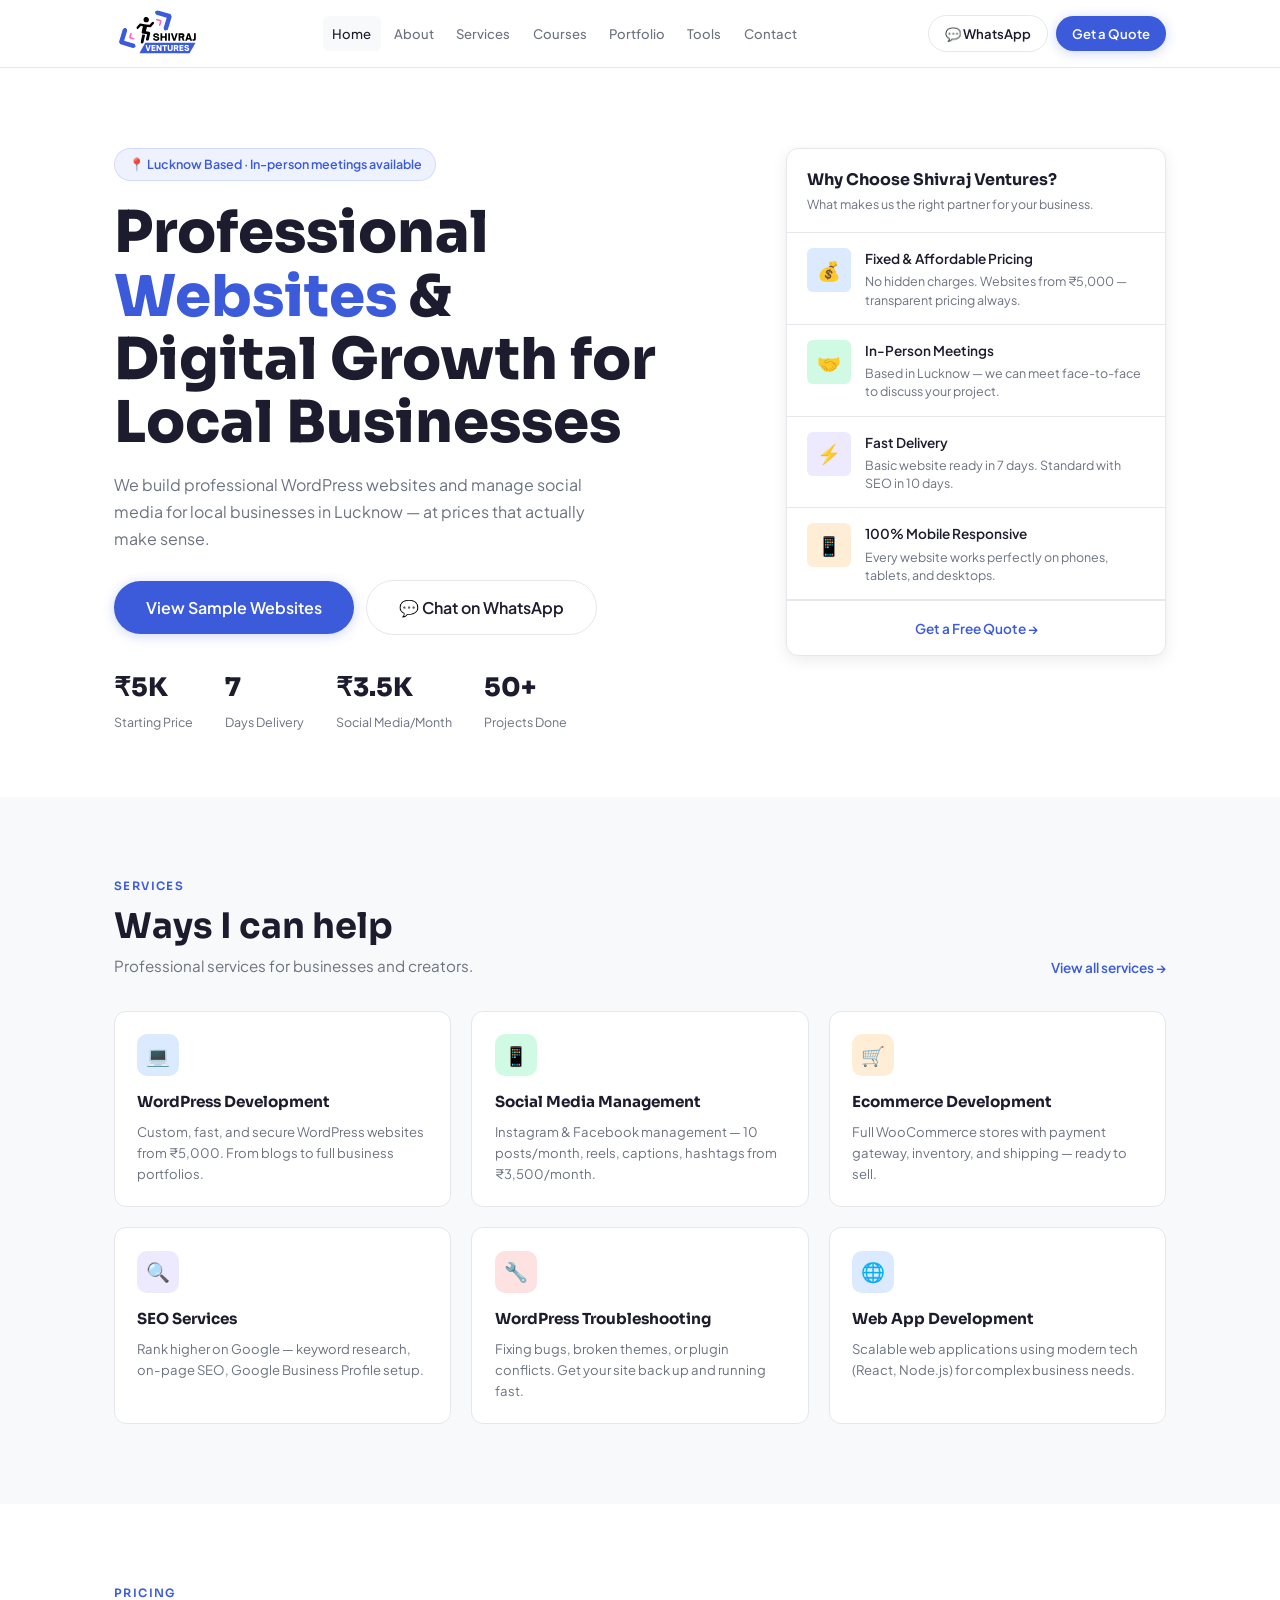
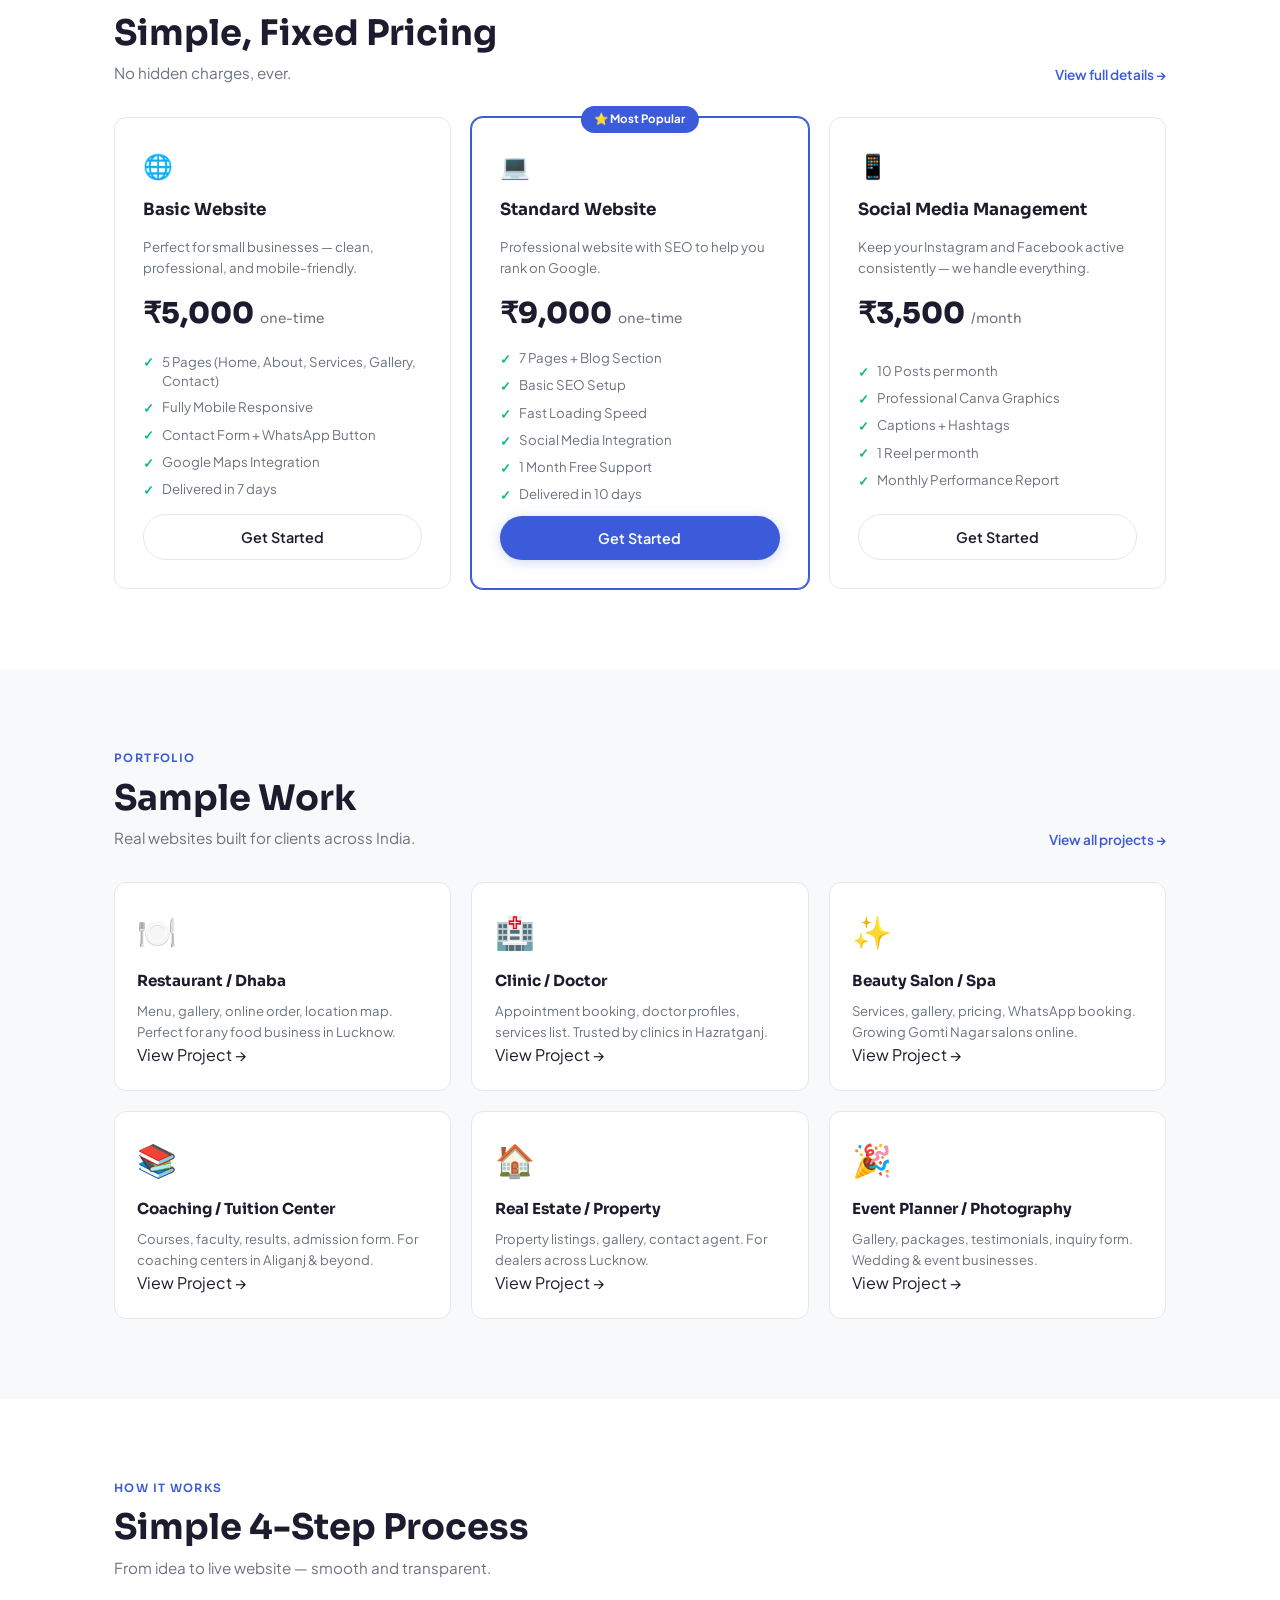
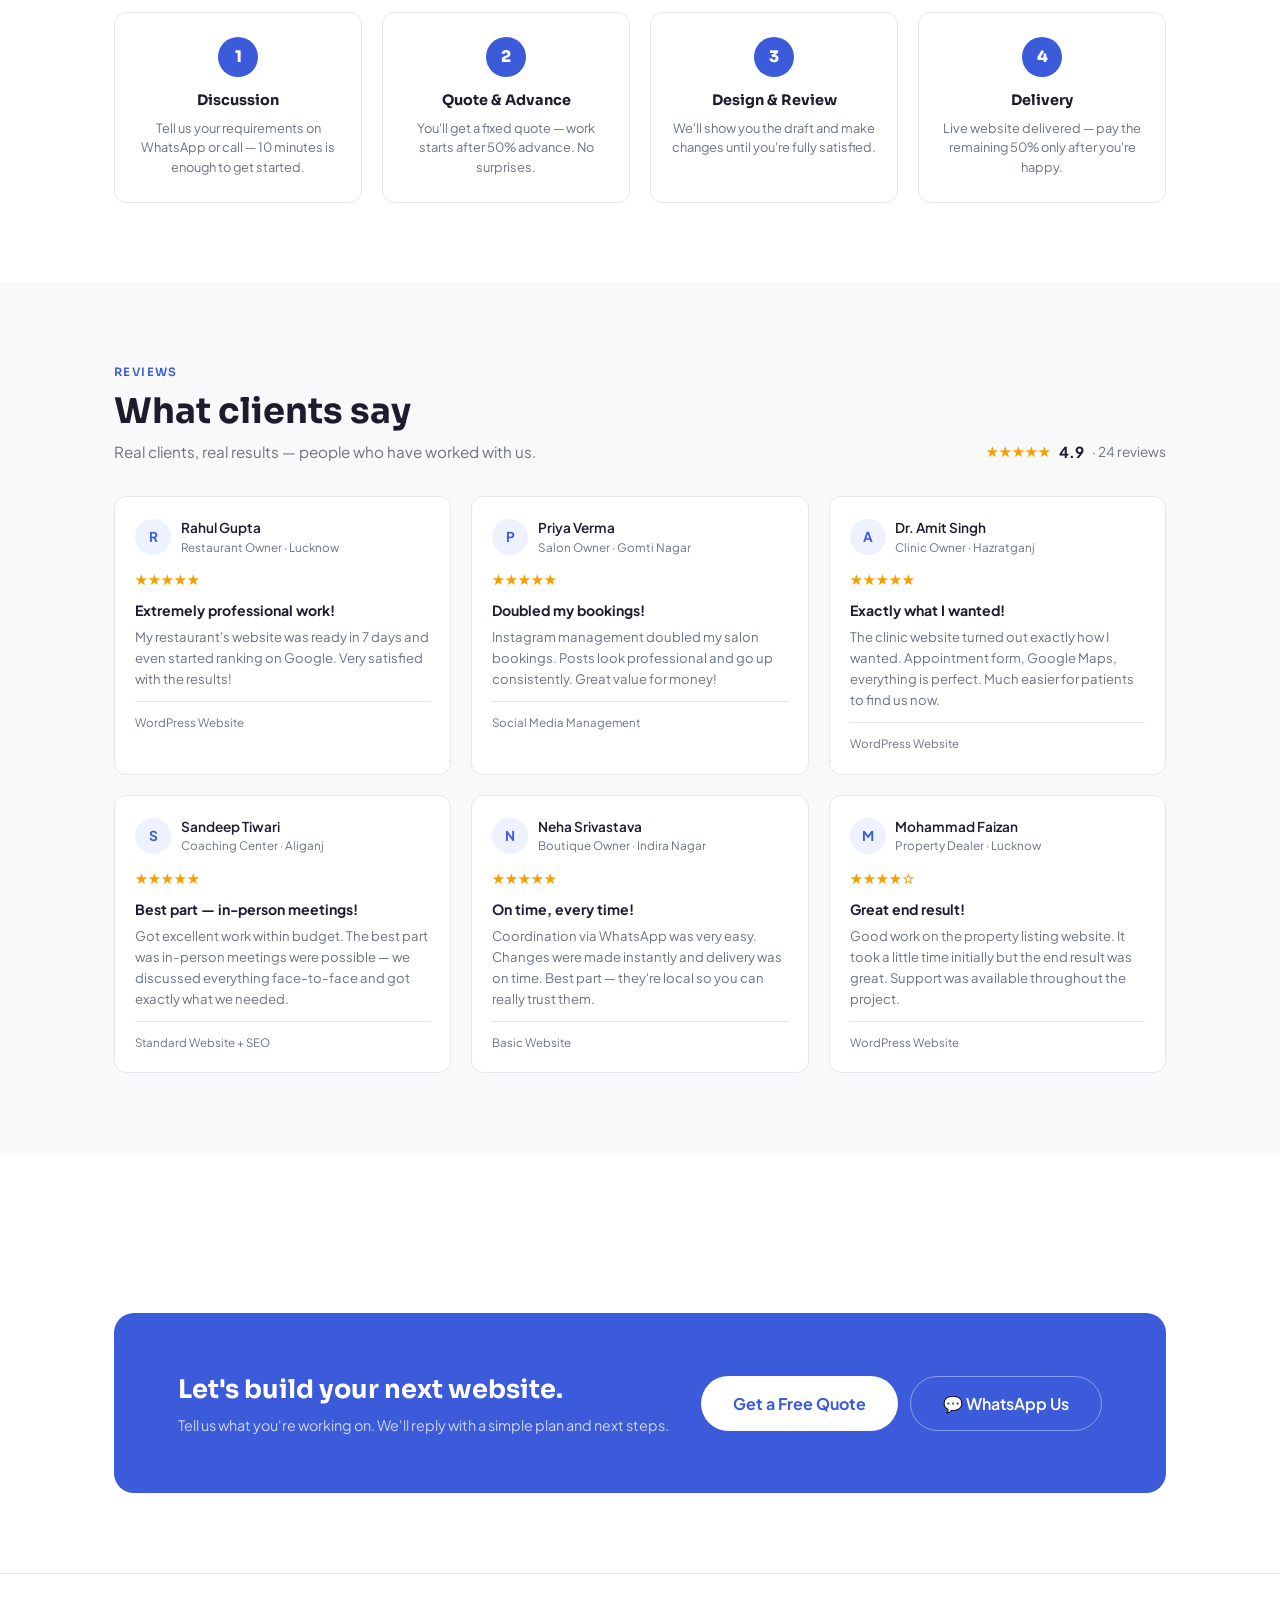
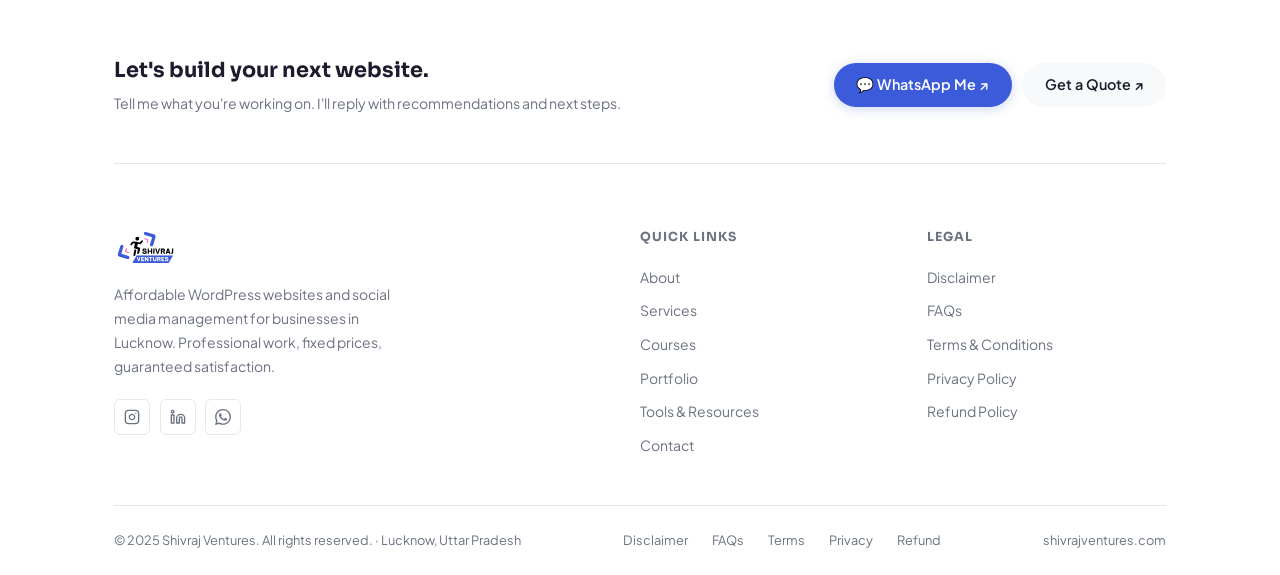
==== index.html @ c6edc183 "Add files via upload" ====
<!DOCTYPE html>
<html lang="en">
<head>
  <meta charset="UTF-8">
  <meta name="viewport" content="width=device-width, initial-scale=1.0">
  <meta name="description" content="Shivraj Ventures — Professional WordPress website development and social media management for local businesses in Lucknow. Starting from ₹5,000.">
  <meta name="keywords" content="WordPress developer Lucknow, website design Lucknow, social media management Lucknow, Shivraj Ventures, website developer Lucknow">
  <meta name="author" content="Shivraj Ventures">
  <meta property="og:title" content="Shivraj Ventures - Website Developer & Social Media Manager | Lucknow">
  <meta property="og:description" content="Professional websites and social media management for local businesses in Lucknow. Starting at ₹5,000.">
  <meta property="og:type" content="website">
  <meta property="og:url" content="https://shivrajventures.com">
  <meta property="og:image" content="https://shivrajventures.com/assets/logo.svg">
  <meta name="twitter:card" content="summary_large_image">
  <meta name="twitter:title" content="Shivraj Ventures - Website Developer &amp; Social Media Manager | Lucknow">
  <meta name="twitter:description" content="Professional websites and social media management for local businesses in Lucknow. Starting at ₹5,000.">
  <title>Shivraj Ventures - Website Developer &amp; Social Media Manager | Lucknow</title>
  <link rel="icon" type="image/svg+xml" href="assets/favicon.svg">
  <link rel="stylesheet" href="css/global.css">
  <link rel="stylesheet" href="css/nav-footer.css">
  <link rel="stylesheet" href="css/home.css">
  <link rel="canonical" href="https://shivrajventures.com/">
</head>
<body>

<div id="navbar-placeholder"></div>

<main>

  <!-- ===== HERO ===== -->
  <section class="hero">
    <div class="container">
      <div class="hero__inner">

        <!-- Left -->
        <div>
          <div class="hero__badge">📍 Lucknow Based · In-person meetings available</div>
          <h1 class="hero__title">
            Professional <span class="hl">Websites</span> &amp;<br>
            Digital Growth for<br>
            Local Businesses
          </h1>
          <p class="hero__desc">
            We build professional WordPress websites and manage social media for local businesses in Lucknow — at prices that actually make sense.
          </p>
          <div class="hero__actions">
            <a href="pages/portfolio.html" class="btn btn-primary btn-lg">View Sample Websites</a>
            <a href="https://wa.me/918808913837" target="_blank" rel="noopener" class="btn btn-outline btn-lg">💬 Chat on WhatsApp</a>
          </div>
          <div class="hero__stats">
            <div class="hero__stat"><strong>₹5K</strong><span>Starting Price</span></div>
            <div class="hero__stat"><strong>7</strong><span>Days Delivery</span></div>
            <div class="hero__stat"><strong>₹3.5K</strong><span>Social Media/Month</span></div>
            <div class="hero__stat"><strong>50+</strong><span>Projects Done</span></div>
          </div>
        </div>

        <!-- Right — Why Choose Us card -->
        <div>
          <div class="hero__card">
            <div class="hero__card-header">
              <h3>Why Choose Shivraj Ventures?</h3>
              <p>What makes us the right partner for your business.</p>
            </div>

            <div class="info-item">
              <div class="info-icon blue">💰</div>
              <div class="info-body">
                <h4>Fixed & Affordable Pricing</h4>
                <p>No hidden charges. Websites from ₹5,000 — transparent pricing always.</p>
              </div>
            </div>

            <div class="info-item">
              <div class="info-icon green">🤝</div>
              <div class="info-body">
                <h4>In-Person Meetings</h4>
                <p>Based in Lucknow — we can meet face-to-face to discuss your project.</p>
              </div>
            </div>

            <div class="info-item">
              <div class="info-icon purple">⚡</div>
              <div class="info-body">
                <h4>Fast Delivery</h4>
                <p>Basic website ready in 7 days. Standard with SEO in 10 days.</p>
              </div>
            </div>

            <div class="info-item">
              <div class="info-icon orange">📱</div>
              <div class="info-body">
                <h4>100% Mobile Responsive</h4>
                <p>Every website works perfectly on phones, tablets, and desktops.</p>
              </div>
            </div>

            <div class="hero__card-footer">
              <a href="pages/contact.html" class="view-all">Get a Free Quote →</a>
            </div>
          </div>
        </div>

      </div>
    </div>
  </section>

  <!-- ===== SERVICES ===== -->
  <section class="section" style="background:var(--bg-soft)">
    <div class="container">
      <div class="sec-header">
        <div>
          <span class="label">SERVICES</span>
          <h2 class="title">Ways I can help</h2>
          <p class="subtitle">Professional services for businesses and creators.</p>
        </div>
        <a href="pages/services.html" class="view-all">View all services →</a>
      </div>

      <div class="services-grid">
        <div class="svc-card">
          <div class="svc-icon" style="background:#dbeafe">💻</div>
          <h3>WordPress Development</h3>
          <p>Custom, fast, and secure WordPress websites from ₹5,000. From blogs to full business portfolios.</p>
        </div>
        <div class="svc-card">
          <div class="svc-icon" style="background:#d1fae5">📱</div>
          <h3>Social Media Management</h3>
          <p>Instagram & Facebook management — 10 posts/month, reels, captions, hashtags from ₹3,500/month.</p>
        </div>
        <div class="svc-card">
          <div class="svc-icon" style="background:#ffedd5">🛒</div>
          <h3>Ecommerce Development</h3>
          <p>Full WooCommerce stores with payment gateway, inventory, and shipping — ready to sell.</p>
        </div>
        <div class="svc-card">
          <div class="svc-icon" style="background:#ede9fe">🔍</div>
          <h3>SEO Services</h3>
          <p>Rank higher on Google — keyword research, on-page SEO, Google Business Profile setup.</p>
        </div>
        <div class="svc-card">
          <div class="svc-icon" style="background:#fee2e2">🔧</div>
          <h3>WordPress Troubleshooting</h3>
          <p>Fixing bugs, broken themes, or plugin conflicts. Get your site back up and running fast.</p>
        </div>
        <div class="svc-card">
          <div class="svc-icon" style="background:#dbeafe">🌐</div>
          <h3>Web App Development</h3>
          <p>Scalable web applications using modern tech (React, Node.js) for complex business needs.</p>
        </div>
      </div>
    </div>
  </section>

  <!-- ===== PRICING ===== -->
  <section class="section">
    <div class="container">
      <div class="sec-header">
        <div>
          <span class="label">PRICING</span>
          <h2 class="title">Simple, Fixed Pricing</h2>
          <p class="subtitle">No hidden charges, ever.</p>
        </div>
        <a href="pages/services.html" class="view-all">View full details →</a>
      </div>

      <div class="pricing-grid">

        <div class="price-card">
          <div class="price-icon">🌐</div>
          <h3>Basic Website</h3>
          <p>Perfect for small businesses — clean, professional, and mobile-friendly.</p>
          <div class="price-amount">₹5,000 <span>one-time</span></div>
          <ul class="price-list">
            <li>5 Pages (Home, About, Services, Gallery, Contact)</li>
            <li>Fully Mobile Responsive</li>
            <li>Contact Form + WhatsApp Button</li>
            <li>Google Maps Integration</li>
            <li>Delivered in 7 days</li>
          </ul>
          <a href="pages/contact.html" class="btn btn-outline" style="justify-content:center">Get Started</a>
        </div>

        <div class="price-card featured">
          <div class="price-badge">⭐ Most Popular</div>
          <div class="price-icon">💻</div>
          <h3>Standard Website</h3>
          <p>Professional website with SEO to help you rank on Google.</p>
          <div class="price-amount">₹9,000 <span>one-time</span></div>
          <ul class="price-list">
            <li>7 Pages + Blog Section</li>
            <li>Basic SEO Setup</li>
            <li>Fast Loading Speed</li>
            <li>Social Media Integration</li>
            <li>1 Month Free Support</li>
            <li>Delivered in 10 days</li>
          </ul>
          <a href="pages/contact.html" class="btn btn-primary" style="justify-content:center">Get Started</a>
        </div>

        <div class="price-card">
          <div class="price-icon">📱</div>
          <h3>Social Media Management</h3>
          <p>Keep your Instagram and Facebook active consistently — we handle everything.</p>
          <div class="price-amount">₹3,500 <span>/month</span></div>
          <ul class="price-list">
            <li>10 Posts per month</li>
            <li>Professional Canva Graphics</li>
            <li>Captions + Hashtags</li>
            <li>1 Reel per month</li>
            <li>Monthly Performance Report</li>
          </ul>
          <a href="pages/contact.html" class="btn btn-outline" style="justify-content:center">Get Started</a>
        </div>

      </div>
    </div>
  </section>

  <!-- ===== PORTFOLIO PREVIEW ===== -->
  <section class="section" style="background:var(--bg-soft)">
    <div class="container">
      <div class="sec-header">
        <div>
          <span class="label">PORTFOLIO</span>
          <h2 class="title">Sample Work</h2>
          <p class="subtitle">Real websites built for clients across India.</p>
        </div>
        <a href="pages/portfolio.html" class="view-all">View all projects →</a>
      </div>

      <div class="services-grid">
        <div class="svc-card">
          <div style="font-size:2rem;margin-bottom:.75rem">🍽️</div>
          <h3>Restaurant / Dhaba</h3>
          <p>Menu, gallery, online order, location map. Perfect for any food business in Lucknow.</p>
          <a href="pages/portfolio.html" class="btn-link" style="margin-top:.75rem">View Project →</a>
        </div>
        <div class="svc-card">
          <div style="font-size:2rem;margin-bottom:.75rem">🏥</div>
          <h3>Clinic / Doctor</h3>
          <p>Appointment booking, doctor profiles, services list. Trusted by clinics in Hazratganj.</p>
          <a href="pages/portfolio.html" class="btn-link" style="margin-top:.75rem">View Project →</a>
        </div>
        <div class="svc-card">
          <div style="font-size:2rem;margin-bottom:.75rem">✨</div>
          <h3>Beauty Salon / Spa</h3>
          <p>Services, gallery, pricing, WhatsApp booking. Growing Gomti Nagar salons online.</p>
          <a href="pages/portfolio.html" class="btn-link" style="margin-top:.75rem">View Project →</a>
        </div>
        <div class="svc-card">
          <div style="font-size:2rem;margin-bottom:.75rem">📚</div>
          <h3>Coaching / Tuition Center</h3>
          <p>Courses, faculty, results, admission form. For coaching centers in Aliganj & beyond.</p>
          <a href="pages/portfolio.html" class="btn-link" style="margin-top:.75rem">View Project →</a>
        </div>
        <div class="svc-card">
          <div style="font-size:2rem;margin-bottom:.75rem">🏠</div>
          <h3>Real Estate / Property</h3>
          <p>Property listings, gallery, contact agent. For dealers across Lucknow.</p>
          <a href="pages/portfolio.html" class="btn-link" style="margin-top:.75rem">View Project →</a>
        </div>
        <div class="svc-card">
          <div style="font-size:2rem;margin-bottom:.75rem">🎉</div>
          <h3>Event Planner / Photography</h3>
          <p>Gallery, packages, testimonials, inquiry form. Wedding & event businesses.</p>
          <a href="pages/portfolio.html" class="btn-link" style="margin-top:.75rem">View Project →</a>
        </div>
      </div>
    </div>
  </section>

  <!-- ===== PROCESS ===== -->
  <section class="section">
    <div class="container">
      <div class="sec-header">
        <div>
          <span class="label">HOW IT WORKS</span>
          <h2 class="title">Simple 4-Step Process</h2>
          <p class="subtitle">From idea to live website — smooth and transparent.</p>
        </div>
      </div>
      <div class="process-grid">
        <div class="process-card">
          <div class="process-num">1</div>
          <h3>Discussion</h3>
          <p>Tell us your requirements on WhatsApp or call — 10 minutes is enough to get started.</p>
        </div>
        <div class="process-card">
          <div class="process-num">2</div>
          <h3>Quote & Advance</h3>
          <p>You'll get a fixed quote — work starts after 50% advance. No surprises.</p>
        </div>
        <div class="process-card">
          <div class="process-num">3</div>
          <h3>Design & Review</h3>
          <p>We'll show you the draft and make changes until you're fully satisfied.</p>
        </div>
        <div class="process-card">
          <div class="process-num">4</div>
          <h3>Delivery</h3>
          <p>Live website delivered — pay the remaining 50% only after you're happy.</p>
        </div>
      </div>
    </div>
  </section>

  <!-- ===== REVIEWS ===== -->
  <section class="section" style="background:var(--bg-soft)">
    <div class="container">
      <div class="sec-header">
        <div>
          <span class="label">REVIEWS</span>
          <h2 class="title">What clients say</h2>
          <p class="subtitle">Real clients, real results — people who have worked with us.</p>
        </div>
        <div style="display:flex;align-items:center;gap:.5rem">
          <div class="stars">★★★★★</div>
          <span style="font-weight:700;font-size:.95rem">4.9</span>
          <span style="color:var(--muted);font-size:.85rem">· 24 reviews</span>
        </div>
      </div>

      <div class="reviews-grid">
        <div class="review-card">
          <div class="reviewer">
            <div class="reviewer__av">R</div>
            <div><div class="reviewer__name">Rahul Gupta</div><div class="reviewer__role">Restaurant Owner · Lucknow</div></div>
          </div>
          <div class="stars">★★★★★</div>
          <div class="review-title">Extremely professional work!</div>
          <p class="review-text">My restaurant's website was ready in 7 days and even started ranking on Google. Very satisfied with the results!</p>
          <div class="review-tag">WordPress Website</div>
        </div>

        <div class="review-card">
          <div class="reviewer">
            <div class="reviewer__av">P</div>
            <div><div class="reviewer__name">Priya Verma</div><div class="reviewer__role">Salon Owner · Gomti Nagar</div></div>
          </div>
          <div class="stars">★★★★★</div>
          <div class="review-title">Doubled my bookings!</div>
          <p class="review-text">Instagram management doubled my salon bookings. Posts look professional and go up consistently. Great value for money!</p>
          <div class="review-tag">Social Media Management</div>
        </div>

        <div class="review-card">
          <div class="reviewer">
            <div class="reviewer__av">A</div>
            <div><div class="reviewer__name">Dr. Amit Singh</div><div class="reviewer__role">Clinic Owner · Hazratganj</div></div>
          </div>
          <div class="stars">★★★★★</div>
          <div class="review-title">Exactly what I wanted!</div>
          <p class="review-text">The clinic website turned out exactly how I wanted. Appointment form, Google Maps, everything is perfect. Much easier for patients to find us now.</p>
          <div class="review-tag">WordPress Website</div>
        </div>

        <div class="review-card">
          <div class="reviewer">
            <div class="reviewer__av">S</div>
            <div><div class="reviewer__name">Sandeep Tiwari</div><div class="reviewer__role">Coaching Center · Aliganj</div></div>
          </div>
          <div class="stars">★★★★★</div>
          <div class="review-title">Best part — in-person meetings!</div>
          <p class="review-text">Got excellent work within budget. The best part was in-person meetings were possible — we discussed everything face-to-face and got exactly what we needed.</p>
          <div class="review-tag">Standard Website + SEO</div>
        </div>

        <div class="review-card">
          <div class="reviewer">
            <div class="reviewer__av">N</div>
            <div><div class="reviewer__name">Neha Srivastava</div><div class="reviewer__role">Boutique Owner · Indira Nagar</div></div>
          </div>
          <div class="stars">★★★★★</div>
          <div class="review-title">On time, every time!</div>
          <p class="review-text">Coordination via WhatsApp was very easy. Changes were made instantly and delivery was on time. Best part — they're local so you can really trust them.</p>
          <div class="review-tag">Basic Website</div>
        </div>

        <div class="review-card">
          <div class="reviewer">
            <div class="reviewer__av">M</div>
            <div><div class="reviewer__name">Mohammad Faizan</div><div class="reviewer__role">Property Dealer · Lucknow</div></div>
          </div>
          <div class="stars">★★★★☆</div>
          <div class="review-title">Great end result!</div>
          <p class="review-text">Good work on the property listing website. It took a little time initially but the end result was great. Support was available throughout the project.</p>
          <div class="review-tag">WordPress Website</div>
        </div>
      </div>
    </div>
  </section>

  <!-- ===== CTA ===== -->
  <section class="section">
    <div class="container">
      <div class="cta-banner">
        <div>
          <h2>Let's build your next website.</h2>
          <p>Tell us what you're working on. We'll reply with a simple plan and next steps.</p>
        </div>
        <div class="cta-banner__btns">
          <a href="pages/contact.html" class="btn btn-white btn-lg">Get a Free Quote</a>
          <a href="https://wa.me/918808913837" target="_blank" rel="noopener" class="btn btn-wborder btn-lg">💬 WhatsApp Us</a>
        </div>
      </div>
    </div>
  </section>

</main>

<div id="footer-placeholder"></div>
<script src="js/components.js"></script>
<script>renderNavbar('home'); renderFooter();</script>
</body>
</html>
---- css/global.css ----
@import url('https://fonts.googleapis.com/css2?family=Sora:wght@300;400;500;600;700;800&family=Plus+Jakarta+Sans:wght@300;400;500;600;700&display=swap');

:root {
  --primary:       #3b5bdb;
  --primary-dark:  #2f4ac2;
  --primary-light: #eef2ff;
  --accent:        #f59f00;
  --bg:            #ffffff;
  --bg-soft:       #f8f9fa;
  --text:          #1c1c2e;
  --muted:         #6b7280;
  --border:        #e5e7eb;
  --success:       #10b981;
  --star:          #f59f00;
  --font-head:     'Sora', sans-serif;
  --font-body:     'Plus Jakarta Sans', sans-serif;
  --radius-sm:     6px;
  --radius-md:     12px;
  --radius-lg:     20px;
  --radius-full:   9999px;
  --shadow-sm:     0 1px 3px rgba(0,0,0,0.08);
  --shadow-md:     0 4px 16px rgba(0,0,0,0.08);
  --shadow-lg:     0 10px 40px rgba(0,0,0,0.10);
  --max-w:         1100px;
  --nav-h:         68px;
}

*,*::before,*::after{box-sizing:border-box;margin:0;padding:0}
html{scroll-behavior:smooth;font-size:16px}
body{font-family:var(--font-body);color:var(--text);background:var(--bg);line-height:1.6;-webkit-font-smoothing:antialiased}
img{max-width:100%;display:block}
a{color:inherit;text-decoration:none}
ul{list-style:none}
button{cursor:pointer;border:none;background:none;font:inherit}

.container{max-width:var(--max-w);margin:0 auto;padding:0 1.5rem}
.section{padding:5rem 0}
.section-sm{padding:3rem 0}

.label{font-family:var(--font-head);font-size:.72rem;font-weight:600;letter-spacing:.12em;text-transform:uppercase;color:var(--primary);display:block;margin-bottom:.5rem}
.title{font-family:var(--font-head);font-size:clamp(1.6rem,3vw,2.2rem);font-weight:700;color:var(--text);line-height:1.25}
.subtitle{color:var(--muted);margin-top:.4rem;font-size:.95rem}

.btn{display:inline-flex;align-items:center;gap:.4rem;padding:.65rem 1.4rem;border-radius:var(--radius-full);font-family:var(--font-body);font-size:.9rem;font-weight:600;transition:all .18s ease;white-space:nowrap}
.btn-primary{background:var(--primary);color:#fff;box-shadow:0 2px 12px rgba(59,91,219,.25)}
.btn-primary:hover{background:var(--primary-dark);box-shadow:0 4px 18px rgba(59,91,219,.35);transform:translateY(-1px)}
.btn-outline{border:1.5px solid var(--border);color:var(--text);background:transparent}
.btn-outline:hover{border-color:var(--primary);color:var(--primary)}
.btn-ghost{color:var(--text);background:var(--bg-soft)}
.btn-ghost:hover{background:var(--border)}
.btn-sm{padding:.45rem 1rem;font-size:.82rem}
.btn-lg{padding:.85rem 2rem;font-size:1rem}

.card{background:var(--bg);border:1px solid var(--border);border-radius:var(--radius-md);padding:1.5rem;transition:box-shadow .2s,transform .2s}
.card:hover{box-shadow:var(--shadow-md);transform:translateY(-2px)}

.tag{display:inline-block;padding:.2rem .55rem;border-radius:var(--radius-sm);font-size:.76rem;font-weight:500;background:var(--bg-soft);color:var(--muted);border:1px solid var(--border)}
.stars{display:flex;gap:2px;color:var(--star);font-size:.9rem}
.view-all{display:inline-flex;align-items:center;gap:.25rem;font-size:.85rem;font-weight:600;color:var(--primary);transition:gap .15s}
.view-all:hover{gap:.5rem}
.sec-header{display:flex;align-items:flex-end;justify-content:space-between;margin-bottom:2rem;gap:1rem}

.page-header{padding:calc(var(--nav-h) + 3rem) 0 2.5rem;border-bottom:1px solid var(--border);margin-bottom:3rem}
.page-header h1{font-family:var(--font-head);font-size:clamp(2rem,4vw,3rem);font-weight:800;line-height:1.15}
.page-header p{color:var(--muted);margin-top:.6rem;font-size:1rem;max-width:520px}

@media(max-width:768px){.section{padding:3rem 0}.container{padding:0 1rem}.sec-header{flex-direction:column;align-items:flex-start}}
---- css/nav-footer.css ----
/* ===== NAVBAR ===== */
.navbar{position:fixed;top:0;left:0;right:0;z-index:1000;height:var(--nav-h);background:rgba(255,255,255,.96);backdrop-filter:blur(12px);border-bottom:1px solid var(--border);transition:box-shadow .2s}
.navbar.scrolled{box-shadow:var(--shadow-md)}
.navbar__inner{display:flex;align-items:center;justify-content:space-between;height:100%;max-width:var(--max-w);margin:0 auto;padding:0 1.5rem;gap:1rem}

/* Brand logo (SVG image) */
.brand-logo{display:flex;align-items:center;flex-shrink:0;text-decoration:none}
.brand-logo img{display:block;height:58px;width:auto;object-fit:contain}
.brand-logo__text{font-family:var(--font-head);font-weight:800;font-size:1.15rem;letter-spacing:-.5px;line-height:1}
.brand-logo__text .s{color:var(--primary)}
.brand-logo__text .rest{color:var(--text)}
.brand-logo__sub{font-family:var(--font-head);font-size:.6rem;font-weight:400;letter-spacing:.35em;color:var(--muted);text-transform:uppercase;display:block;margin-top:.1rem}
.brand-logo__dot{width:5px;height:5px;border-radius:50%;background:var(--primary);display:inline-block;margin:0 .35rem .1rem}

.navbar__links{display:flex;align-items:center;gap:.2rem}
.navbar__links a{font-size:.82rem;font-weight:500;color:var(--muted);padding:.45rem .6rem;border-radius:var(--radius-sm);transition:color .15s,background .15s}
.navbar__links a:hover,.navbar__links a.active{color:var(--text);background:var(--bg-soft)}

.navbar__actions{display:flex;align-items:center;gap:.5rem;flex-shrink:0}
.navbar__toggle{display:none;flex-direction:column;gap:5px;padding:8px;cursor:pointer}
.navbar__toggle span{display:block;width:22px;height:2px;background:var(--text);border-radius:2px;transition:all .25s}

.navbar__mobile{display:none;position:fixed;top:var(--nav-h);left:0;right:0;background:var(--bg);border-bottom:1px solid var(--border);padding:1rem 1.5rem;z-index:999;flex-direction:column;gap:.25rem;box-shadow:var(--shadow-md)}
.navbar__mobile.open{display:flex}
.navbar__mobile a{padding:.7rem .75rem;font-size:.95rem;font-weight:500;border-radius:var(--radius-sm);color:var(--text);transition:background .15s}
.navbar__mobile a:hover,.navbar__mobile a.active{background:var(--bg-soft);color:var(--primary)}
.navbar__mobile hr{margin:.5rem 0;border:none;border-top:1px solid var(--border)}
.navbar__mobile .btn{width:100%;justify-content:center;margin-top:.25rem}

@media(max-width:900px){.navbar__links{display:none}.navbar__toggle{display:flex}.navbar__actions .btn-outline{display:none}}

/* ===== FOOTER ===== */
.footer{background:var(--bg);border-top:1px solid var(--border);padding:5rem 0 1.5rem}
.footer__cta-row{display:grid;grid-template-columns:1fr auto;gap:2rem;align-items:center;margin-bottom:4rem;padding-bottom:3rem;border-bottom:1px solid var(--border)}
.footer__cta-row h3{font-family:var(--font-head);font-size:1.3rem;font-weight:700;margin-bottom:.3rem}
.footer__cta-row p{color:var(--muted);font-size:.88rem}
.footer__cta-btns{display:flex;gap:.65rem;flex-wrap:wrap}

.footer__grid{display:grid;grid-template-columns:2fr 1fr 1fr;gap:3rem;margin-bottom:3rem}
.footer__brand-logo{margin-bottom:.85rem}
.footer__brand p{font-size:.875rem;color:var(--muted);line-height:1.7;max-width:300px;margin-bottom:1.25rem}

.social-links{display:flex;gap:.6rem}
.social-links a{width:36px;height:36px;border-radius:var(--radius-sm);border:1px solid var(--border);display:flex;align-items:center;justify-content:center;color:var(--muted);font-size:.85rem;font-weight:700;transition:all .15s}
.social-links a:hover{border-color:var(--primary);color:var(--primary);background:var(--primary-light)}

.footer__col h4{font-family:var(--font-head);font-weight:700;font-size:.78rem;margin-bottom:1rem;letter-spacing:.08em;text-transform:uppercase;color:var(--muted)}
.footer__col ul{display:flex;flex-direction:column;gap:.5rem}
.footer__col ul li a{font-size:.875rem;color:var(--muted);transition:color .15s}
.footer__col ul li a:hover{color:var(--primary)}

.footer__bottom{display:flex;align-items:center;justify-content:space-between;padding-top:1.5rem;border-top:1px solid var(--border);gap:1rem;flex-wrap:wrap}
.footer__bottom p{font-size:.8rem;color:var(--muted)}
.footer__bottom-links{display:flex;gap:1.5rem;flex-wrap:wrap}
.footer__bottom-links a{font-size:.8rem;color:var(--muted);transition:color .15s}
.footer__bottom-links a:hover{color:var(--primary)}

@media(max-width:768px){.footer__grid{grid-template-columns:1fr 1fr}.footer__brand{grid-column:1/-1}.footer__cta-row{grid-template-columns:1fr}.footer__cta-btns{flex-wrap:wrap}}
@media(max-width:480px){.footer__grid{grid-template-columns:1fr}}
@media(max-width:900px){
  .navbar__actions .btn-primary{
    padding:.65rem 1.4rem;
    font-size:.9rem;
  }
}
---- css/home.css ----
/* ===== HERO ===== */
.hero{padding:calc(var(--nav-h) + 5rem) 0 4rem;position:relative}
.hero__inner{display:grid;grid-template-columns:1fr 380px;gap:3rem;align-items:start}
.hero__badge{display:inline-flex;align-items:center;gap:.5rem;padding:.35rem .85rem;border-radius:var(--radius-full);background:var(--primary-light);color:var(--primary);font-size:.78rem;font-weight:600;margin-bottom:1.25rem;border:1px solid rgba(59,91,219,.15)}
.hero__title{font-family:var(--font-head);font-size:clamp(2.2rem,4.5vw,3.6rem);font-weight:800;line-height:1.1;color:var(--text);margin-bottom:1rem}
.hero__title .hl{color:var(--primary)}
.hero__desc{font-size:1rem;color:var(--muted);max-width:480px;margin-bottom:1.75rem;line-height:1.7}
.hero__actions{display:flex;gap:.75rem;align-items:center;flex-wrap:wrap;margin-bottom:2rem}
.hero__stats{display:flex;gap:2rem;flex-wrap:wrap}
.hero__stat strong{font-family:var(--font-head);font-size:1.6rem;font-weight:800;color:var(--text);display:block}
.hero__stat span{font-size:.78rem;color:var(--muted)}

/* Right card — replaces video list */
.hero__card{background:var(--bg);border:1px solid var(--border);border-radius:var(--radius-md);overflow:hidden;box-shadow:var(--shadow-md)}
.hero__card-header{padding:1.1rem 1.25rem;border-bottom:1px solid var(--border)}
.hero__card-header h3{font-family:var(--font-head);font-size:1rem;font-weight:700}
.hero__card-header p{font-size:.78rem;color:var(--muted);margin-top:.15rem}
.info-item{display:flex;gap:.85rem;padding:.95rem 1.25rem;border-bottom:1px solid var(--border);align-items:flex-start}
.info-item:last-of-type{border-bottom:none}
.info-icon{width:44px;height:44px;border-radius:var(--radius-sm);display:flex;align-items:center;justify-content:center;font-size:1.2rem;flex-shrink:0}
.info-icon.blue{background:#dbeafe}
.info-icon.green{background:#d1fae5}
.info-icon.purple{background:#ede9fe}
.info-icon.orange{background:#ffedd5}
.info-body h4{font-size:.85rem;font-weight:600;margin-bottom:.15rem}
.info-body p{font-size:.78rem;color:var(--muted);line-height:1.45}
.hero__card-footer{padding:.9rem 1.25rem;border-top:1px solid var(--border);text-align:center}

/* ===== SERVICE CARDS ===== */
.services-grid{display:grid;grid-template-columns:repeat(3,1fr);gap:1.25rem}
.svc-card{border:1px solid var(--border);border-radius:var(--radius-md);padding:1.4rem;background:var(--bg);transition:box-shadow .2s,transform .2s}
.svc-card:hover{box-shadow:var(--shadow-md);transform:translateY(-2px)}
.svc-icon{width:42px;height:42px;border-radius:10px;display:flex;align-items:center;justify-content:center;font-size:1.2rem;margin-bottom:.9rem}
.svc-card h3{font-family:var(--font-head);font-size:.95rem;font-weight:700;margin-bottom:.4rem}
.svc-card p{font-size:.82rem;color:var(--muted);line-height:1.6}

/* ===== PRICING CARDS ===== */
.pricing-grid{display:grid;grid-template-columns:repeat(3,1fr);gap:1.25rem}
.price-card{border:1px solid var(--border);border-radius:var(--radius-md);padding:1.75rem;background:var(--bg);position:relative;transition:box-shadow .2s,transform .2s;display:flex;flex-direction:column;gap:.75rem}
.price-card:hover{box-shadow:var(--shadow-md);transform:translateY(-2px)}
.price-card.featured{border-color:var(--primary);box-shadow:0 0 0 1px var(--primary)}
.price-badge{position:absolute;top:-12px;left:50%;transform:translateX(-50%);background:var(--primary);color:#fff;font-size:.72rem;font-weight:700;padding:.25rem .85rem;border-radius:var(--radius-full);white-space:nowrap}
.price-icon{font-size:1.5rem}
.price-card h3{font-family:var(--font-head);font-size:1.05rem;font-weight:700}
.price-card > p{font-size:.83rem;color:var(--muted);line-height:1.6}
.price-amount{font-family:var(--font-head);font-size:1.8rem;font-weight:800;color:var(--text)}
.price-amount span{font-size:.85rem;font-weight:400;color:var(--muted)}
.price-list{display:flex;flex-direction:column;gap:.45rem;margin:auto 0}
.price-list li{font-size:.83rem;color:var(--muted);display:flex;gap:.5rem;align-items:flex-start;line-height:1.45}
.price-list li::before{content:"✓";color:var(--success);font-weight:700;flex-shrink:0;margin-top:.05rem}

/* ===== PROCESS ===== */
.process-grid{display:grid;grid-template-columns:repeat(4,1fr);gap:1.25rem}
.process-card{text-align:center;padding:1.5rem 1rem;border:1px solid var(--border);border-radius:var(--radius-md);background:var(--bg);position:relative}
.process-num{width:40px;height:40px;border-radius:50%;background:var(--primary);color:#fff;font-family:var(--font-head);font-weight:800;font-size:1rem;display:flex;align-items:center;justify-content:center;margin:0 auto .75rem}
.process-card h3{font-family:var(--font-head);font-size:.9rem;font-weight:700;margin-bottom:.4rem}
.process-card p{font-size:.8rem;color:var(--muted);line-height:1.55}

/* ===== REVIEWS ===== */
.reviews-grid{display:grid;grid-template-columns:repeat(3,1fr);gap:1.25rem}
.review-card{border:1px solid var(--border);border-radius:var(--radius-md);padding:1.25rem;background:var(--bg)}
.reviewer{display:flex;align-items:center;gap:.6rem;margin-bottom:.65rem}
.reviewer__av{width:36px;height:36px;border-radius:50%;background:var(--primary-light);display:flex;align-items:center;justify-content:center;font-size:.85rem;font-weight:700;color:var(--primary);flex-shrink:0}
.reviewer__name{font-size:.85rem;font-weight:600}
.reviewer__role{font-size:.73rem;color:var(--muted)}
.review-title{font-size:.88rem;font-weight:700;margin:.5rem 0 .3rem}
.review-text{font-size:.82rem;color:var(--muted);line-height:1.6}
.review-tag{margin-top:.75rem;padding-top:.75rem;border-top:1px solid var(--border);font-size:.72rem;color:var(--muted)}

/* ===== CTA BANNER ===== */
.cta-banner{background:var(--primary);border-radius:var(--radius-lg);padding:3.5rem 4rem;display:flex;align-items:center;justify-content:space-between;gap:2rem;margin-top:5rem}
.cta-banner h2{font-family:var(--font-head);font-size:1.6rem;font-weight:700;color:#fff}
.cta-banner p{color:rgba(255,255,255,.75);font-size:.9rem;margin-top:.25rem}
.cta-banner__btns{display:flex;gap:.75rem;flex-shrink:0;flex-wrap:wrap}
.btn-white{background:#fff;color:var(--primary);font-weight:700}
.btn-white:hover{background:#f0f4ff;transform:translateY(-1px)}
.btn-wborder{background:transparent;color:#fff;border:1.5px solid rgba(255,255,255,.4)}
.btn-wborder:hover{background:rgba(255,255,255,.1);border-color:rgba(255,255,255,.7)}

/* ===== RESPONSIVE ===== */
@media(max-width:960px){
  .hero__inner{grid-template-columns:1fr}
  .hero__card{max-width:480px}
  .services-grid{grid-template-columns:repeat(2,1fr)}
  .pricing-grid{grid-template-columns:repeat(2,1fr)}
  .process-grid{grid-template-columns:repeat(2,1fr)}
  .reviews-grid{grid-template-columns:repeat(2,1fr)}
}
@media(max-width:640px){
  .hero{padding-top:calc(var(--nav-h) + 3rem)}
  .hero__title{font-size:2.1rem}
  .services-grid,.pricing-grid,.process-grid,.reviews-grid{grid-template-columns:1fr}
  .cta-banner{flex-direction:column;padding:2rem 1.5rem;text-align:center;border-radius:var(--radius-md)}
  .cta-banner__btns{justify-content:center}
  .hero__stats{gap:1.25rem}
}
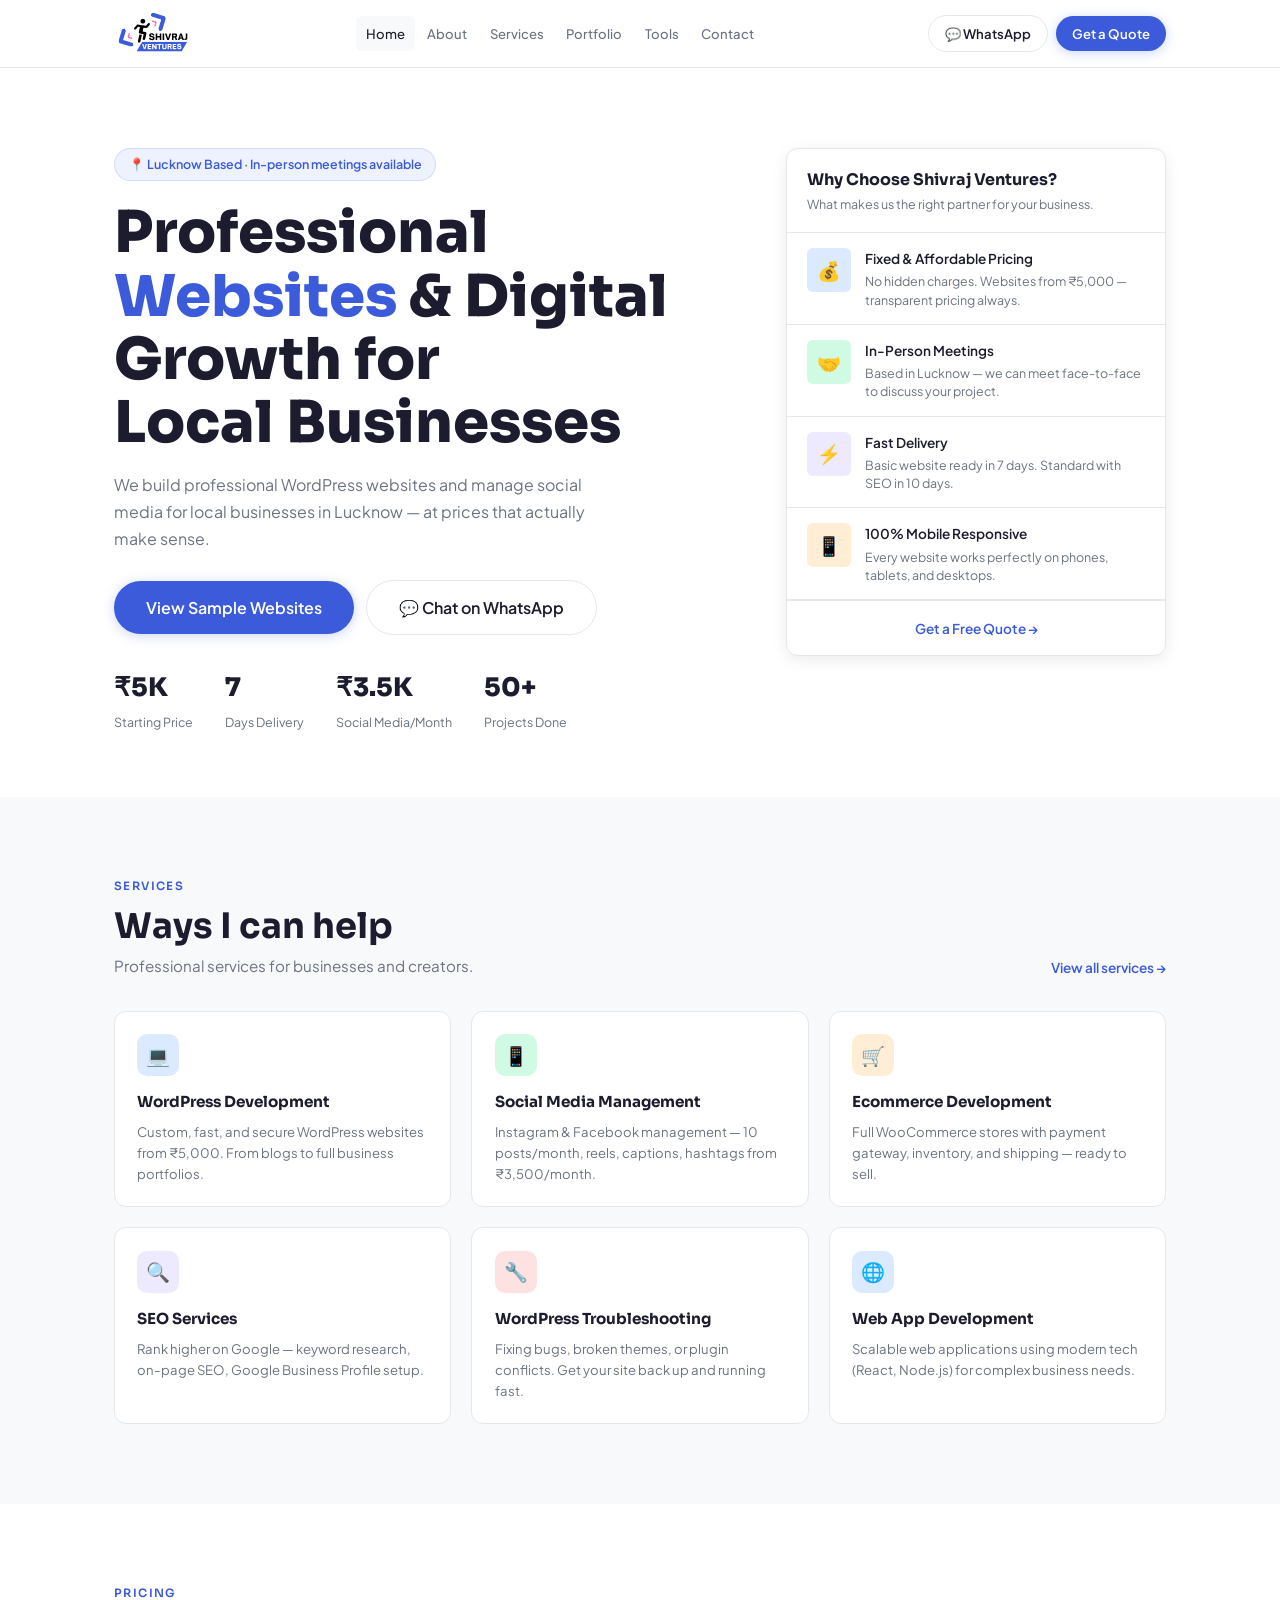
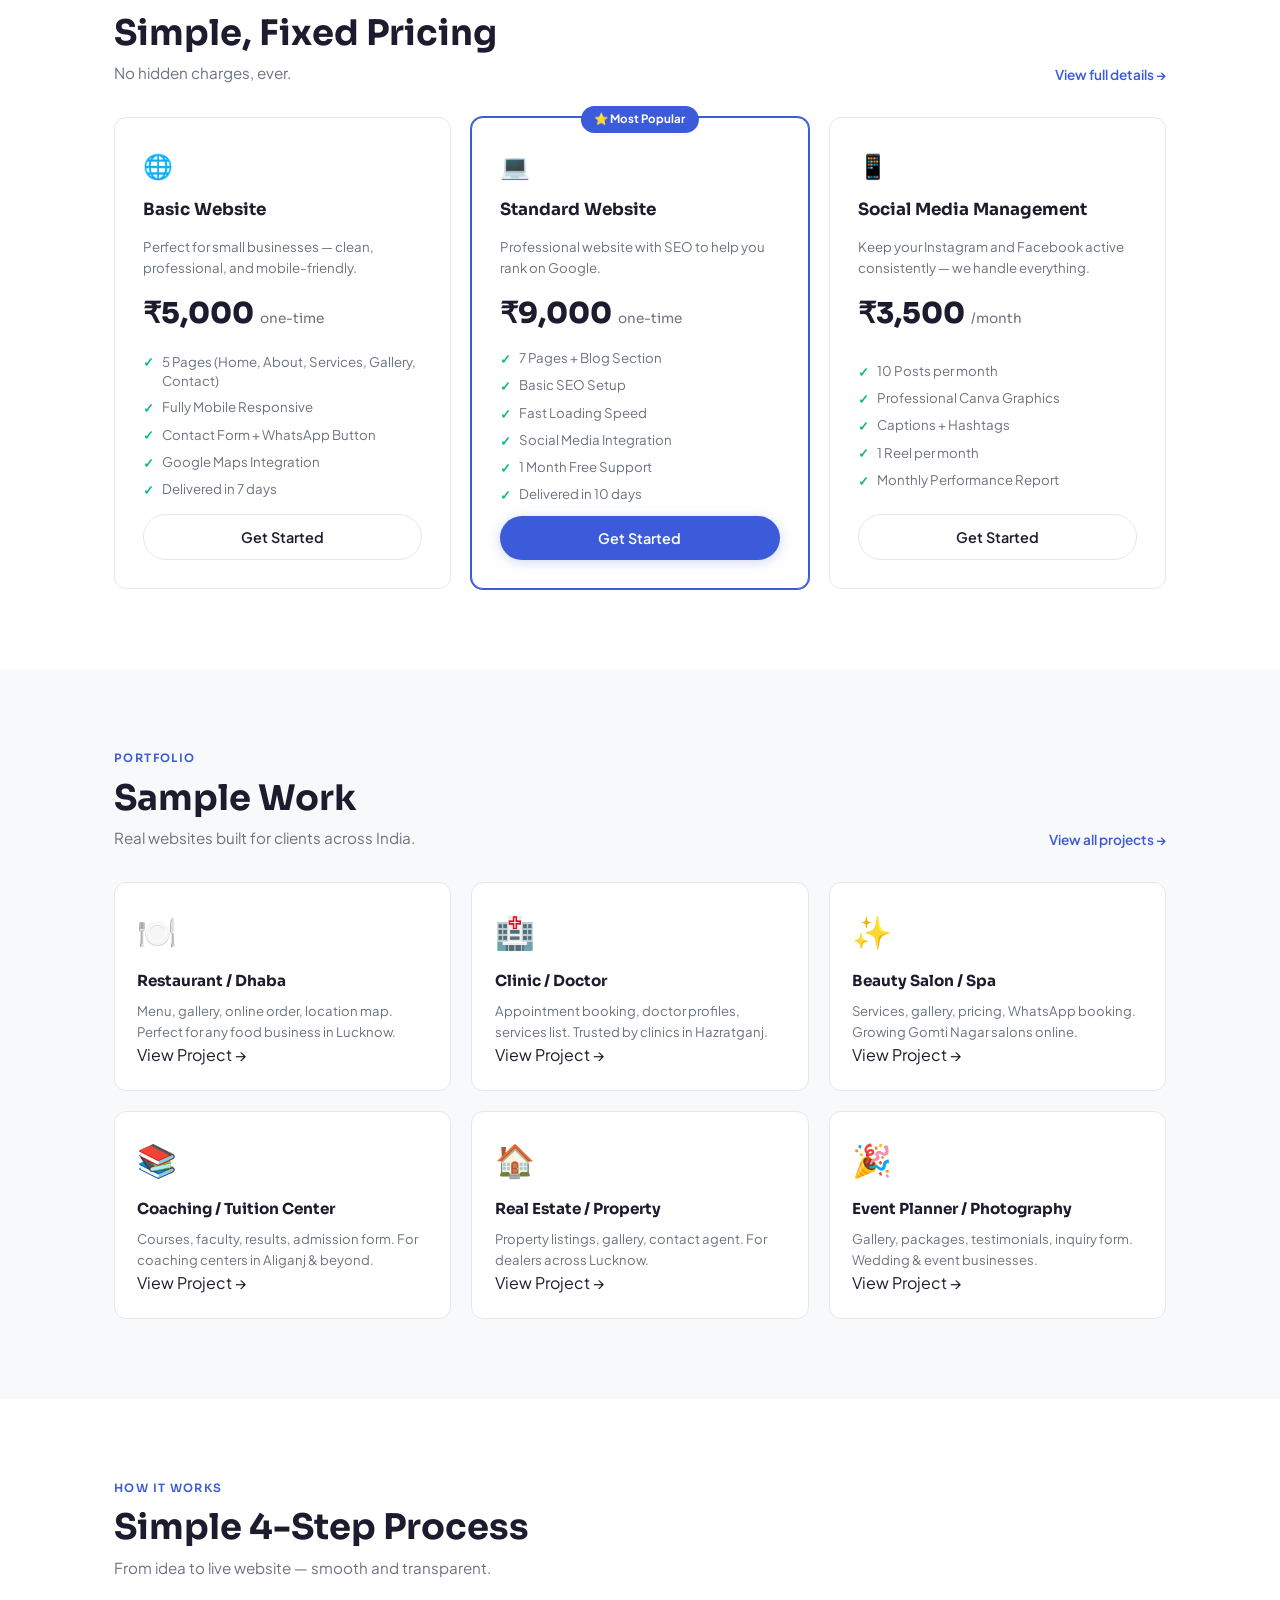
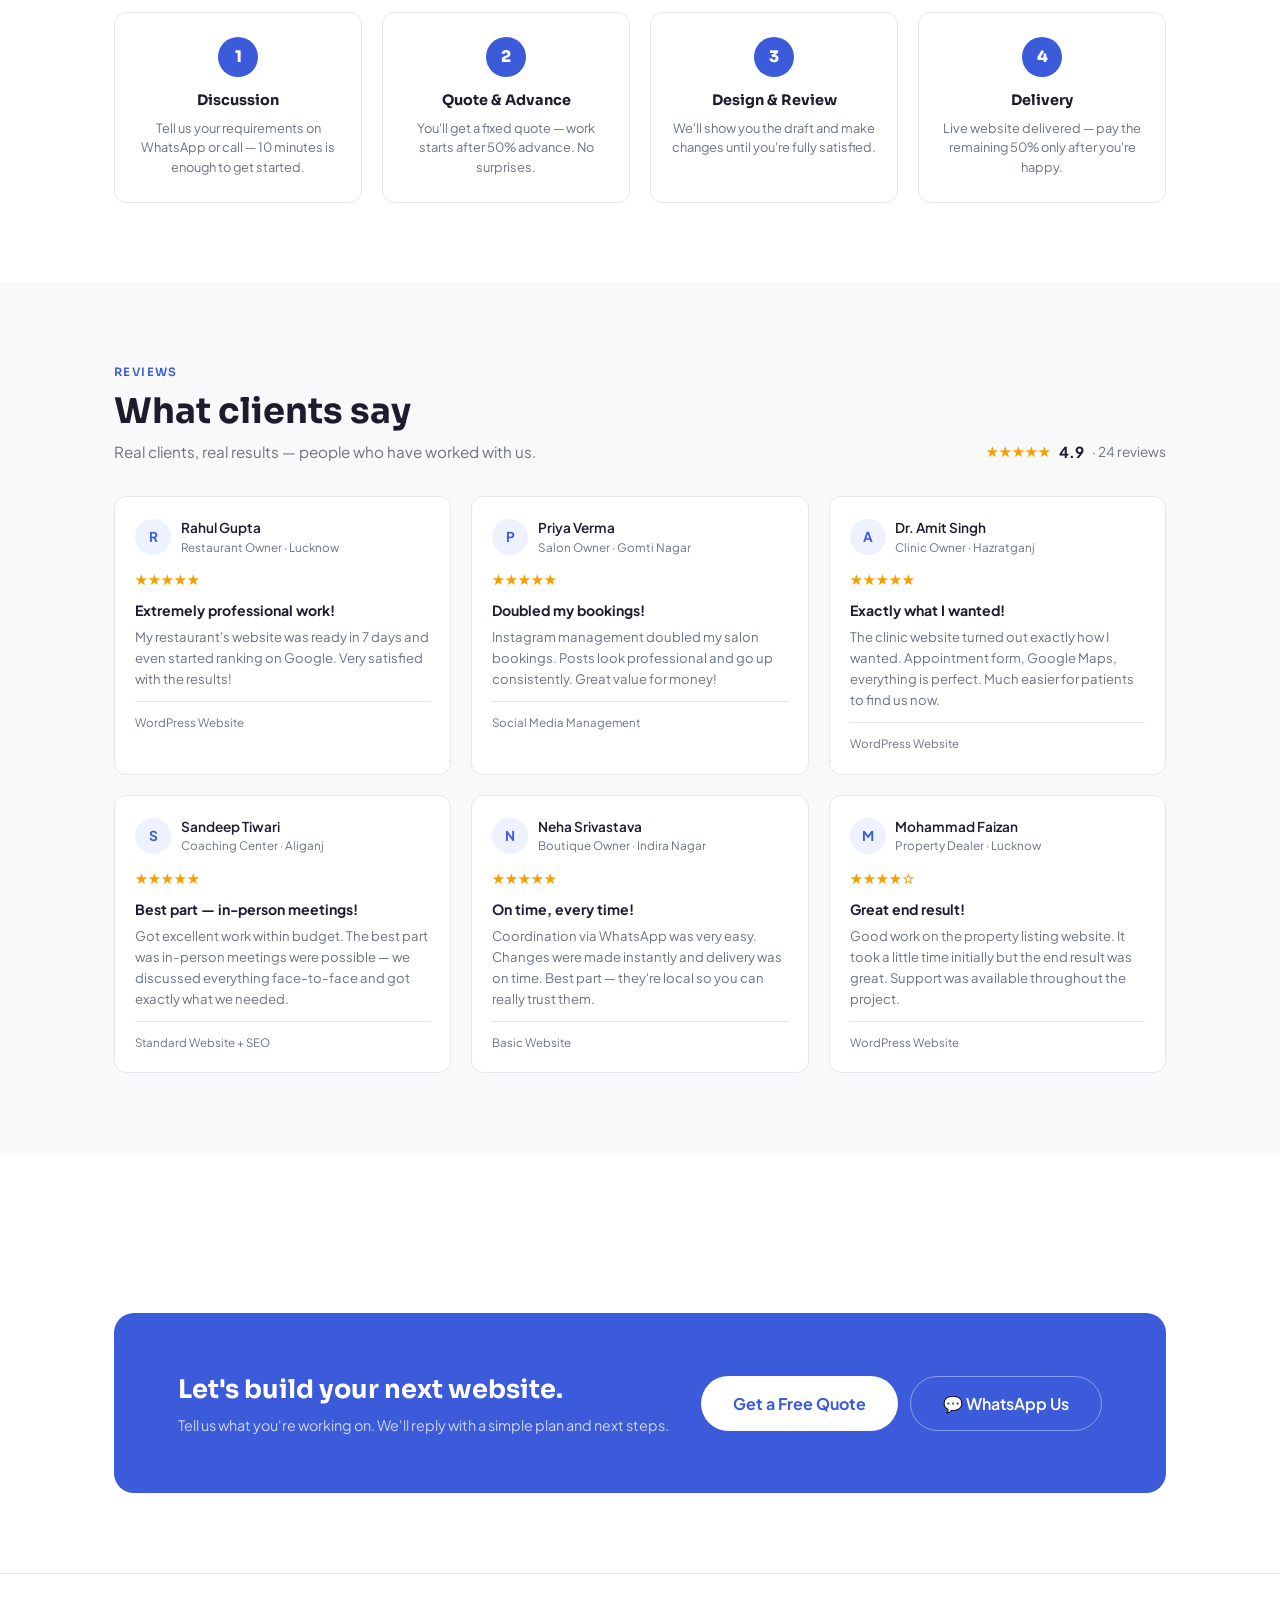
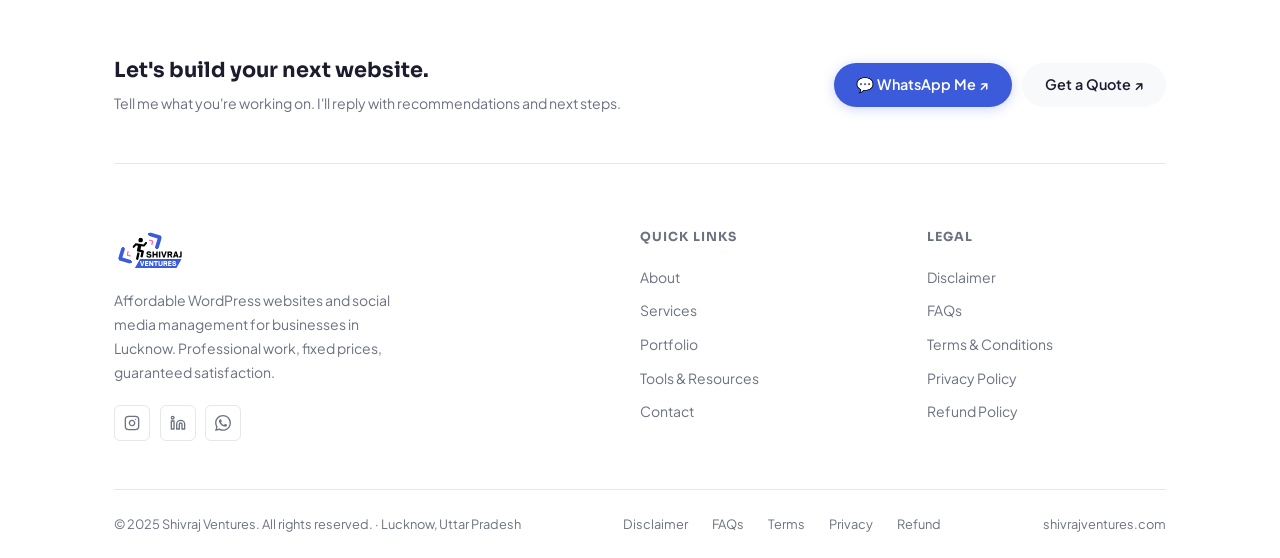
==== commit 25b85c44: "Update index.html" ====
--- a/index.html
+++ b/index.html
@@ -36,8 +36,8 @@
         <div>
           <div class="hero__badge">📍 Lucknow Based · In-person meetings available</div>
           <h1 class="hero__title">
-            Professional <span class="hl">Websites</span> &amp;<br>
-            Digital Growth for<br>
+            Professional <span class="hl">Websites</span> &amp; Digital<br>
+            Growth for<br>
             Local Businesses
           </h1>
           <p class="hero__desc">
--- a/css/nav-footer.css
+++ b/css/nav-footer.css
@@ -5,7 +5,7 @@
 
 /* Brand logo (SVG image) */
 .brand-logo{display:flex;align-items:center;flex-shrink:0;text-decoration:none}
-.brand-logo img{display:block;height:58px;width:auto;object-fit:contain}
+.brand-logo img{display:block;height:52px;width:auto;object-fit:contain}
 .brand-logo__text{font-family:var(--font-head);font-weight:800;font-size:1.15rem;letter-spacing:-.5px;line-height:1}
 .brand-logo__text .s{color:var(--primary)}
 .brand-logo__text .rest{color:var(--text)}
@@ -62,4 +62,4 @@
     padding:.65rem 1.4rem;
     font-size:.9rem;
   }
-}+}
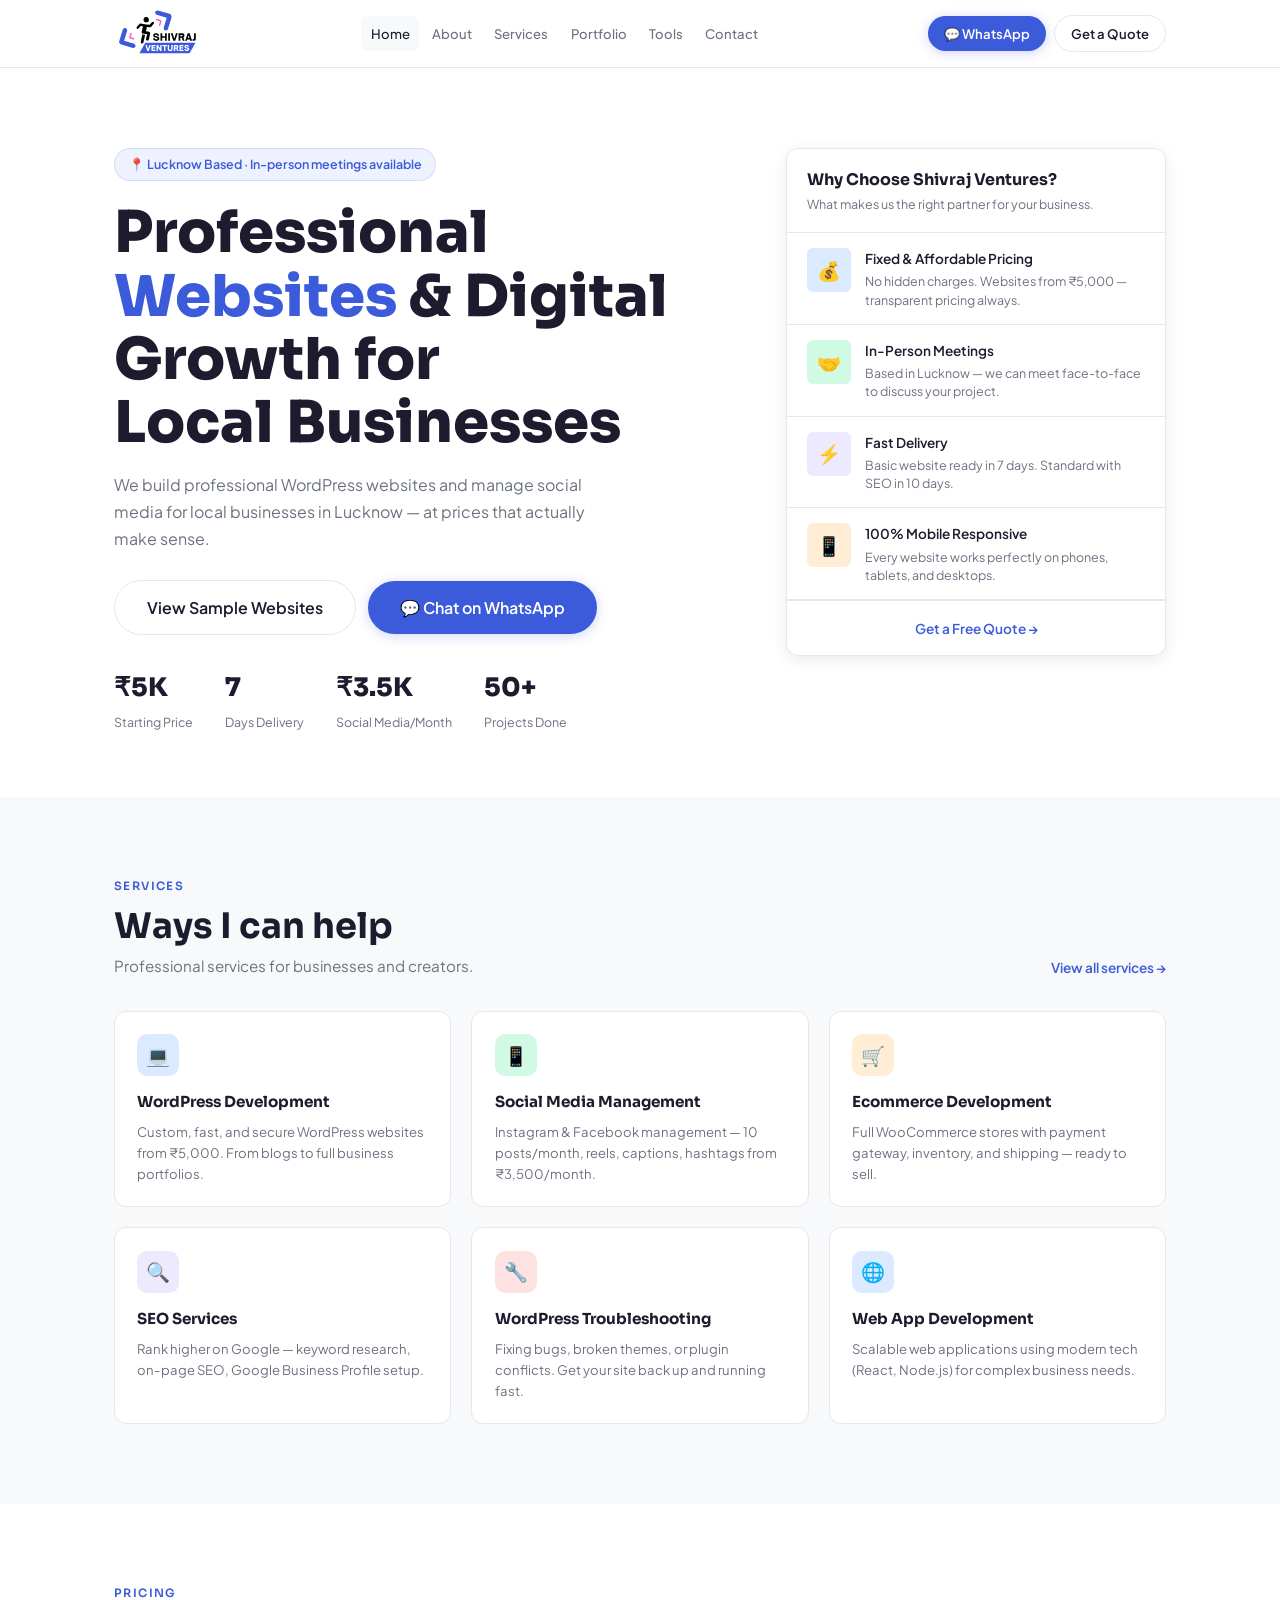
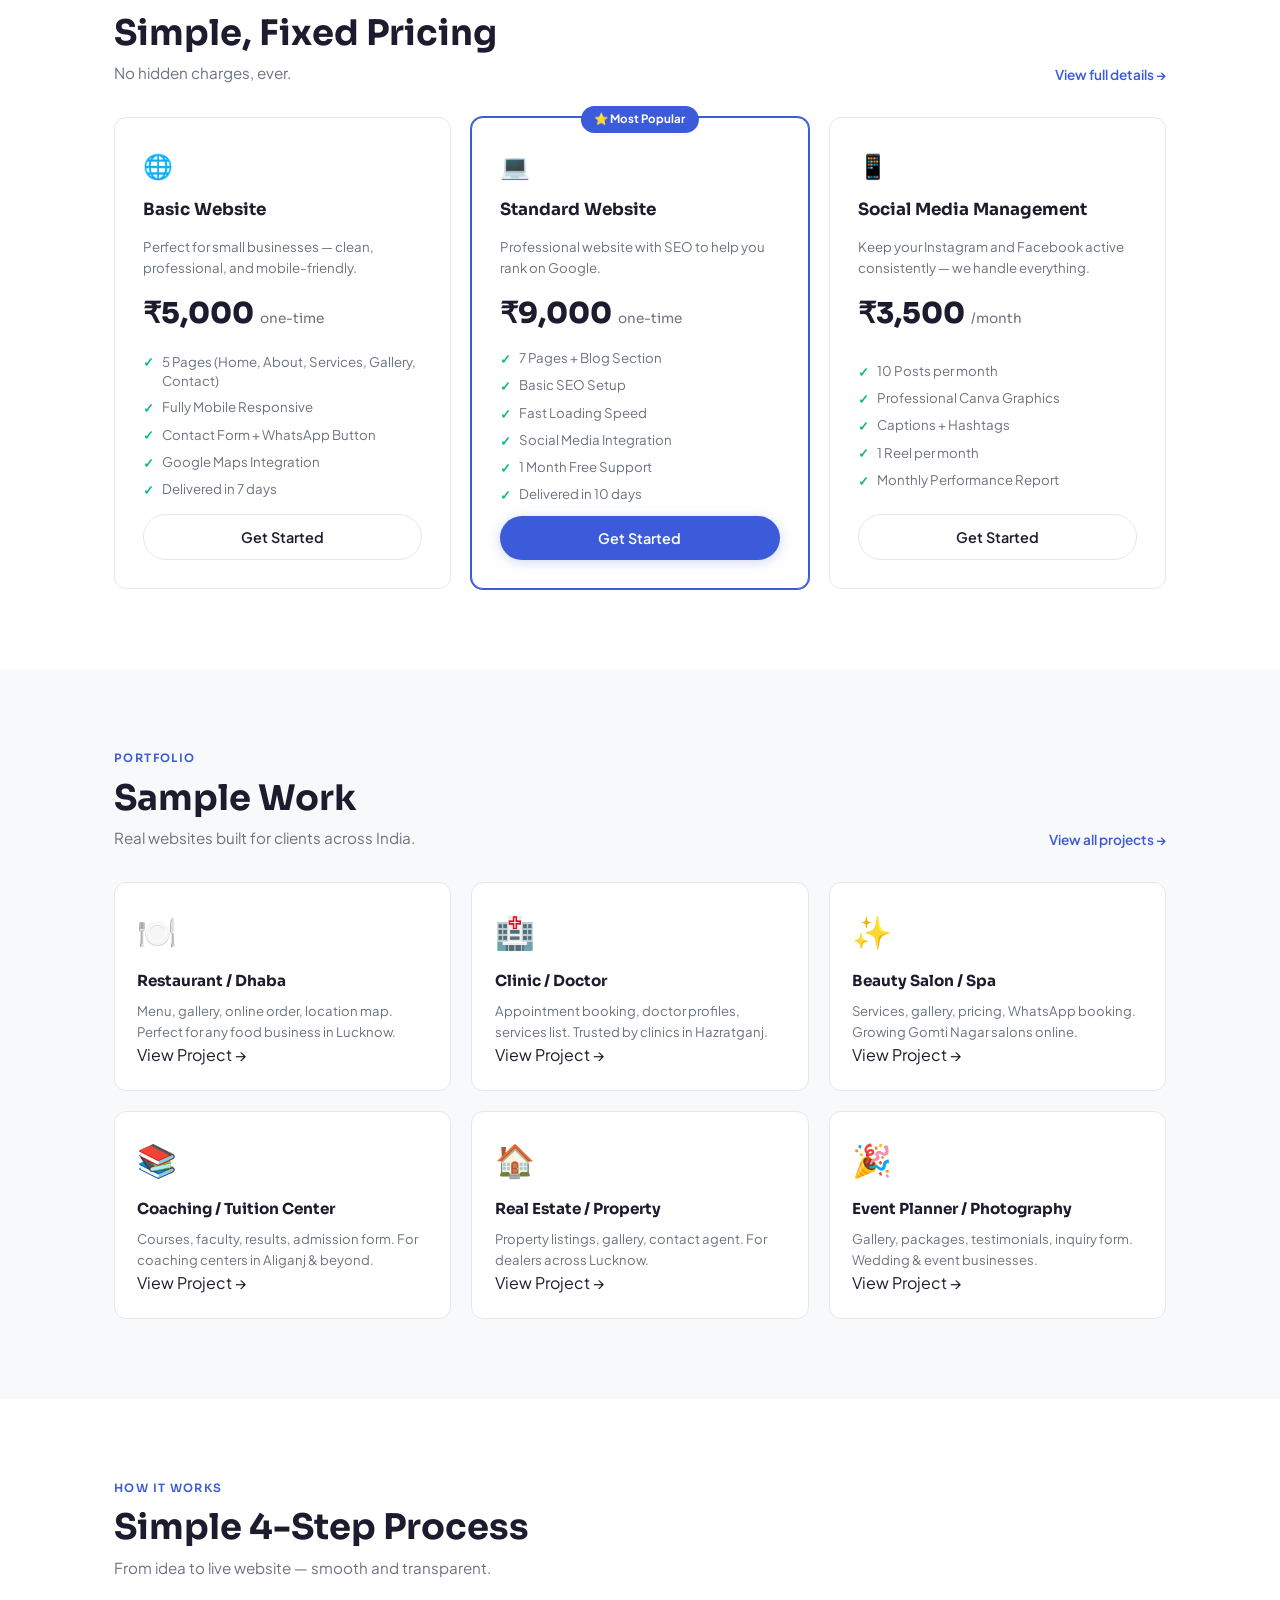
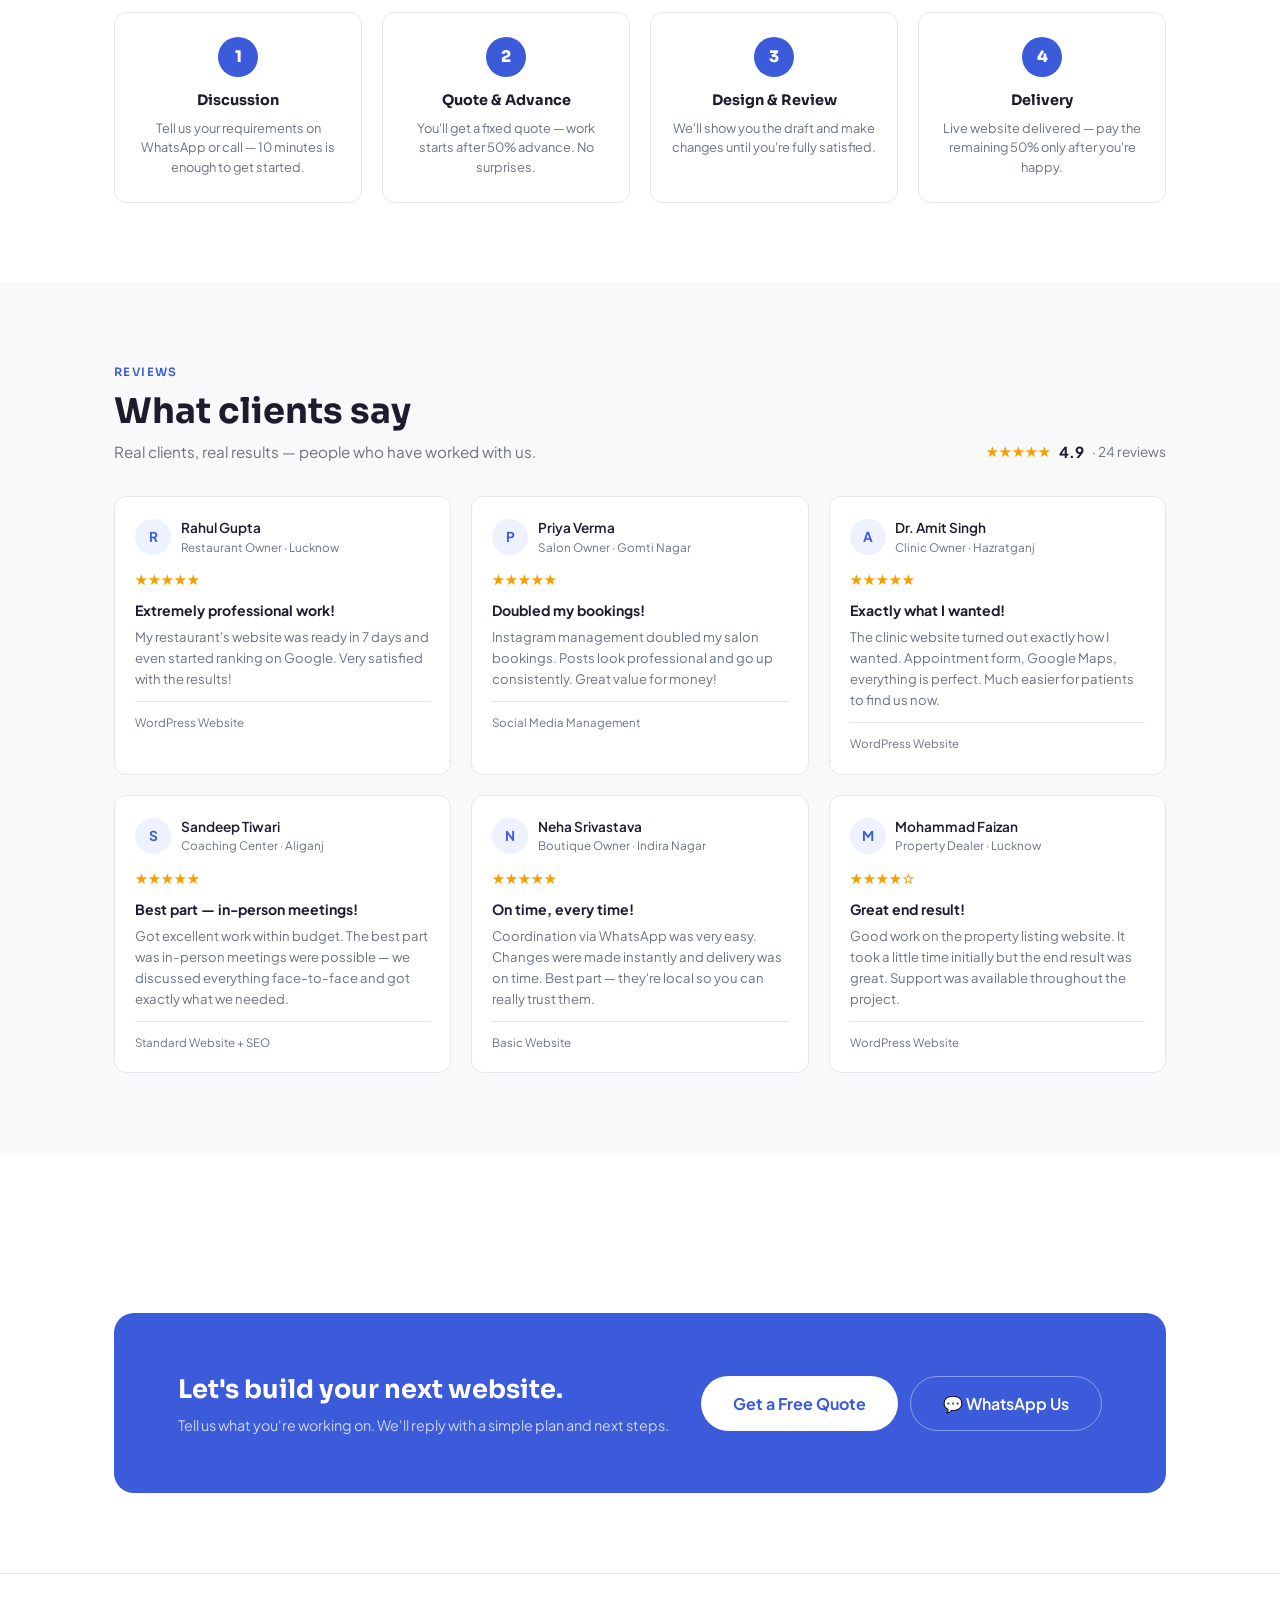
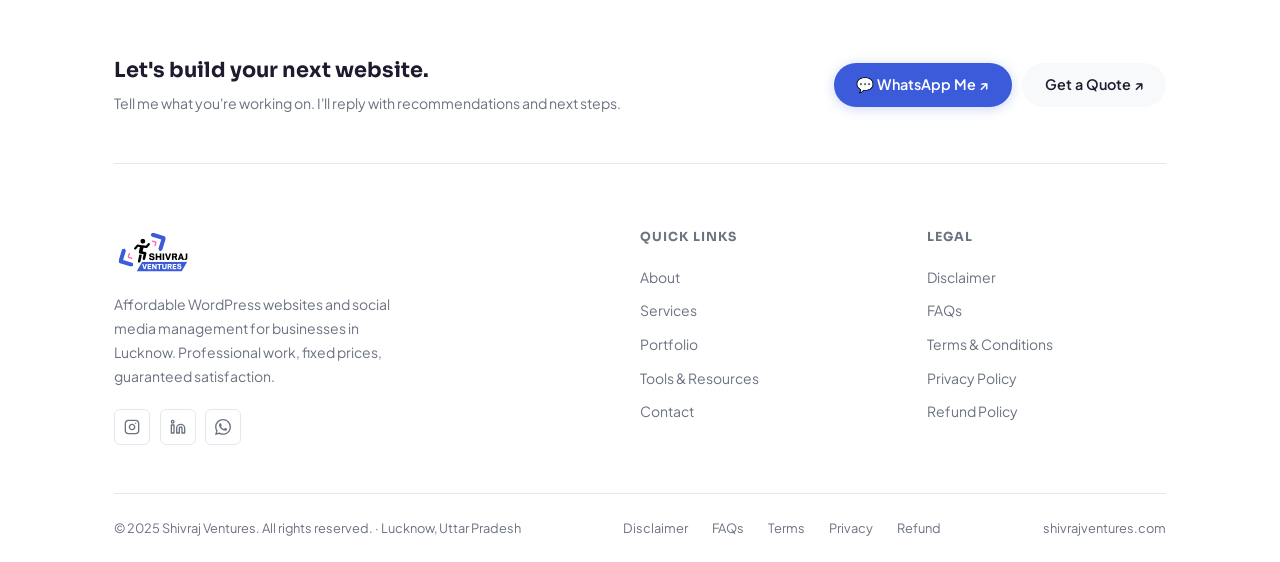
==== commit 6b821706: "Update index.html" ====
--- a/index.html
+++ b/index.html
@@ -44,8 +44,8 @@
             We build professional WordPress websites and manage social media for local businesses in Lucknow — at prices that actually make sense.
           </p>
           <div class="hero__actions">
-            <a href="pages/portfolio.html" class="btn btn-primary btn-lg">View Sample Websites</a>
-            <a href="https://wa.me/918808913837" target="_blank" rel="noopener" class="btn btn-outline btn-lg">💬 Chat on WhatsApp</a>
+            <a href="pages/portfolio.html" class="btn btn-outline btn-lg">View Sample Websites</a>
+            <a href="https://wa.me/918808913837" target="_blank" rel="noopener" class="btn btn-primary btn-lg">💬 Chat on WhatsApp</a>
           </div>
           <div class="hero__stats">
             <div class="hero__stat"><strong>₹5K</strong><span>Starting Price</span></div>
--- a/css/nav-footer.css
+++ b/css/nav-footer.css
@@ -5,7 +5,7 @@
 
 /* Brand logo (SVG image) */
 .brand-logo{display:flex;align-items:center;flex-shrink:0;text-decoration:none}
-.brand-logo img{display:block;height:52px;width:auto;object-fit:contain}
+.brand-logo img{display:block;height:58px;width:auto;object-fit:contain}
 .brand-logo__text{font-family:var(--font-head);font-weight:800;font-size:1.15rem;letter-spacing:-.5px;line-height:1}
 .brand-logo__text .s{color:var(--primary)}
 .brand-logo__text .rest{color:var(--text)}
@@ -59,7 +59,7 @@
 @media(max-width:480px){.footer__grid{grid-template-columns:1fr}}
 @media(max-width:900px){
   .navbar__actions .btn-primary{
-    padding:.65rem 1.4rem;
-    font-size:.9rem;
+    padding:.62rem 1.6rem;
+    font-size:1.0rem;
   }
 }
